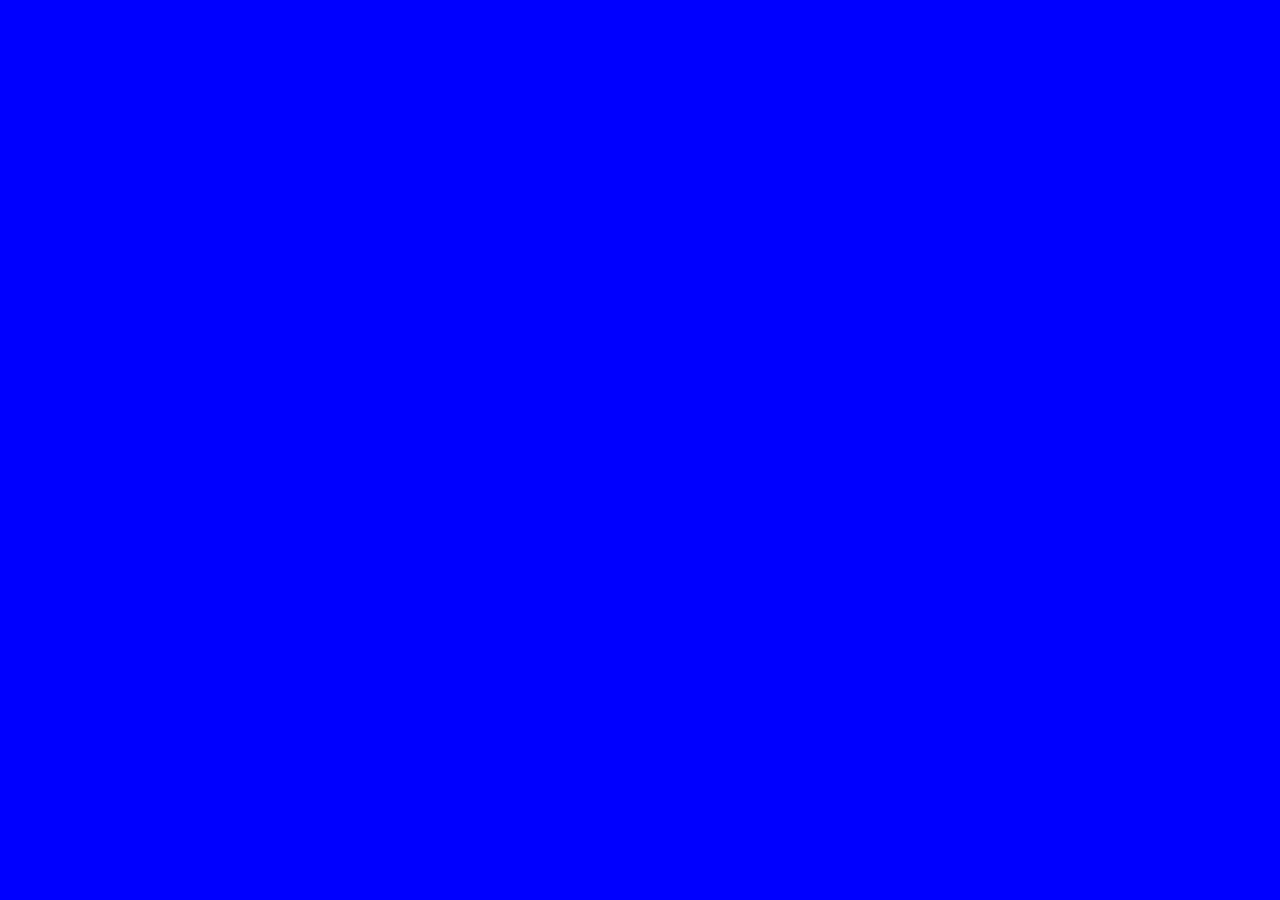
==== My Site/index.html @ 67e52053 "mysite" ====
<!DOCTYPE html>
<html lang="en">
<head>
    <meta charset="UTF-8">
    <meta name="viewport" content="width=device-width, initial-scale=1.0">
    <title>Oke Habeeb Adedayo</title>
    <link rel="stylesheet" href="./mysite_css/mysite_styles.css">
</head>
<body>
    
</body>
</html>
---- My Site/mysite_css/mysite_styles.css ----
body{ background-color: blue;}
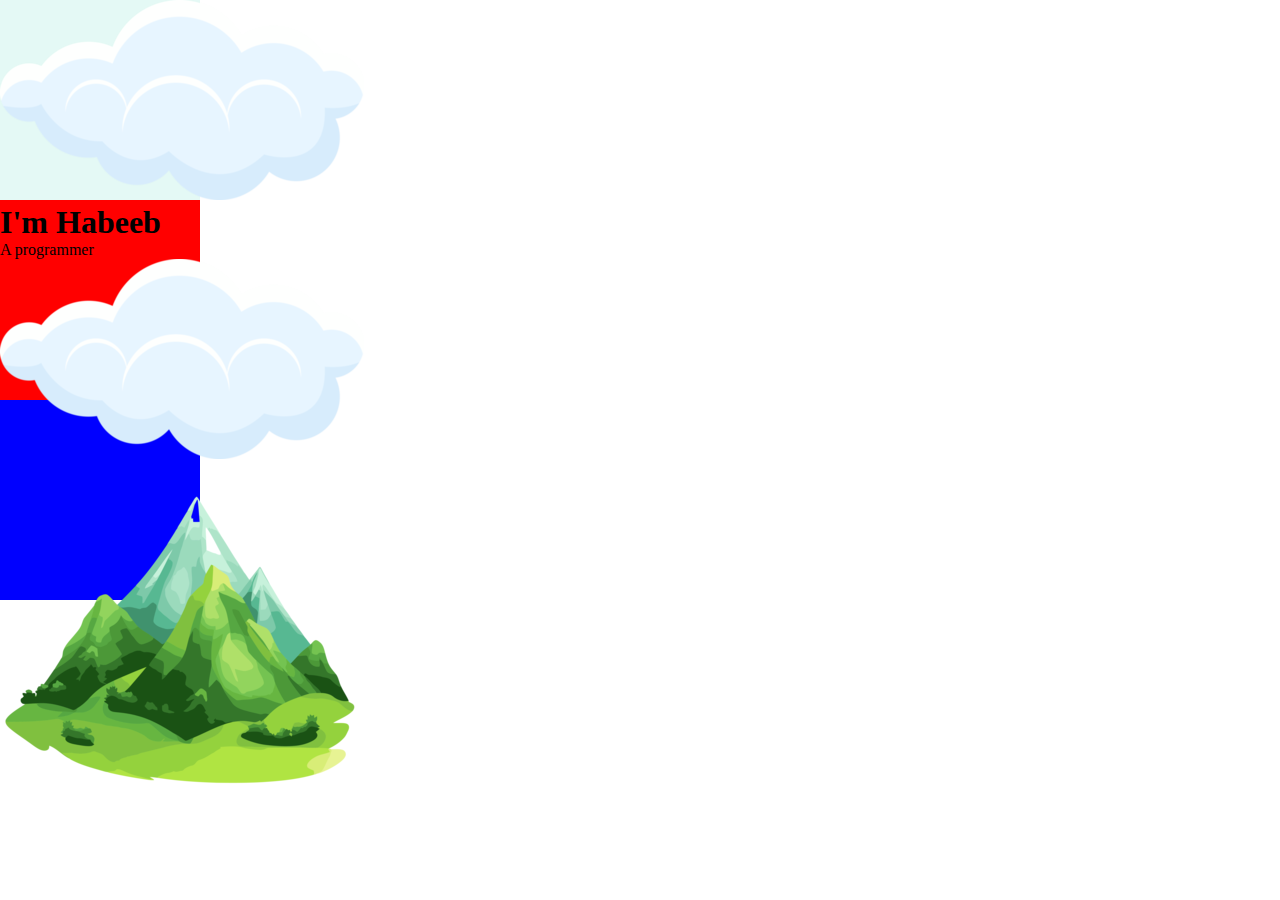
==== commit b58dd02d: "display" ====
--- a/My Site/index.html
+++ b/My Site/index.html
@@ -5,8 +5,21 @@
     <meta name="viewport" content="width=device-width, initial-scale=1.0">
     <title>Oke Habeeb Adedayo</title>
     <link rel="stylesheet" href="./mysite_css/mysite_styles.css">
+    <link rel="icon" href="./Hefavicon.ico">
 </head>
 <body>
-    
+    <div class="top-container">
+        <img src="./images/cloud.webp" alt="cloud img">
+        <h1>I'm Habeeb</h1>
+        <p>A programmer</p>
+        <img src="./images/cloud.webp" alt="cloud img">
+        <img src="./images/mountain.png" alt="">
+    </div>
+    <div class="middle-container">
+ 
+    </div>
+    <div class="bottom-container">
+
+    </div>
 </body>
 </html>--- a/My Site/mysite_css/mysite_styles.css
+++ b/My Site/mysite_css/mysite_styles.css
@@ -1 +1,24 @@
-body{ background-color: blue;}+*{
+    /* box-sizing: border-box; */
+    padding: 0;
+    margin: 0;
+}
+div{
+    background-color: #E4F9F5;
+   
+}
+.top-container{
+    height: 200px;
+    width: 200px;
+    /* padding: 20px; */
+}
+.middle-container{
+    background-color: red;
+    height: 200px;
+    width: 200px;
+}
+.bottom-container{
+    background-color: blue;
+    height: 200px;
+    width: 200px
+}
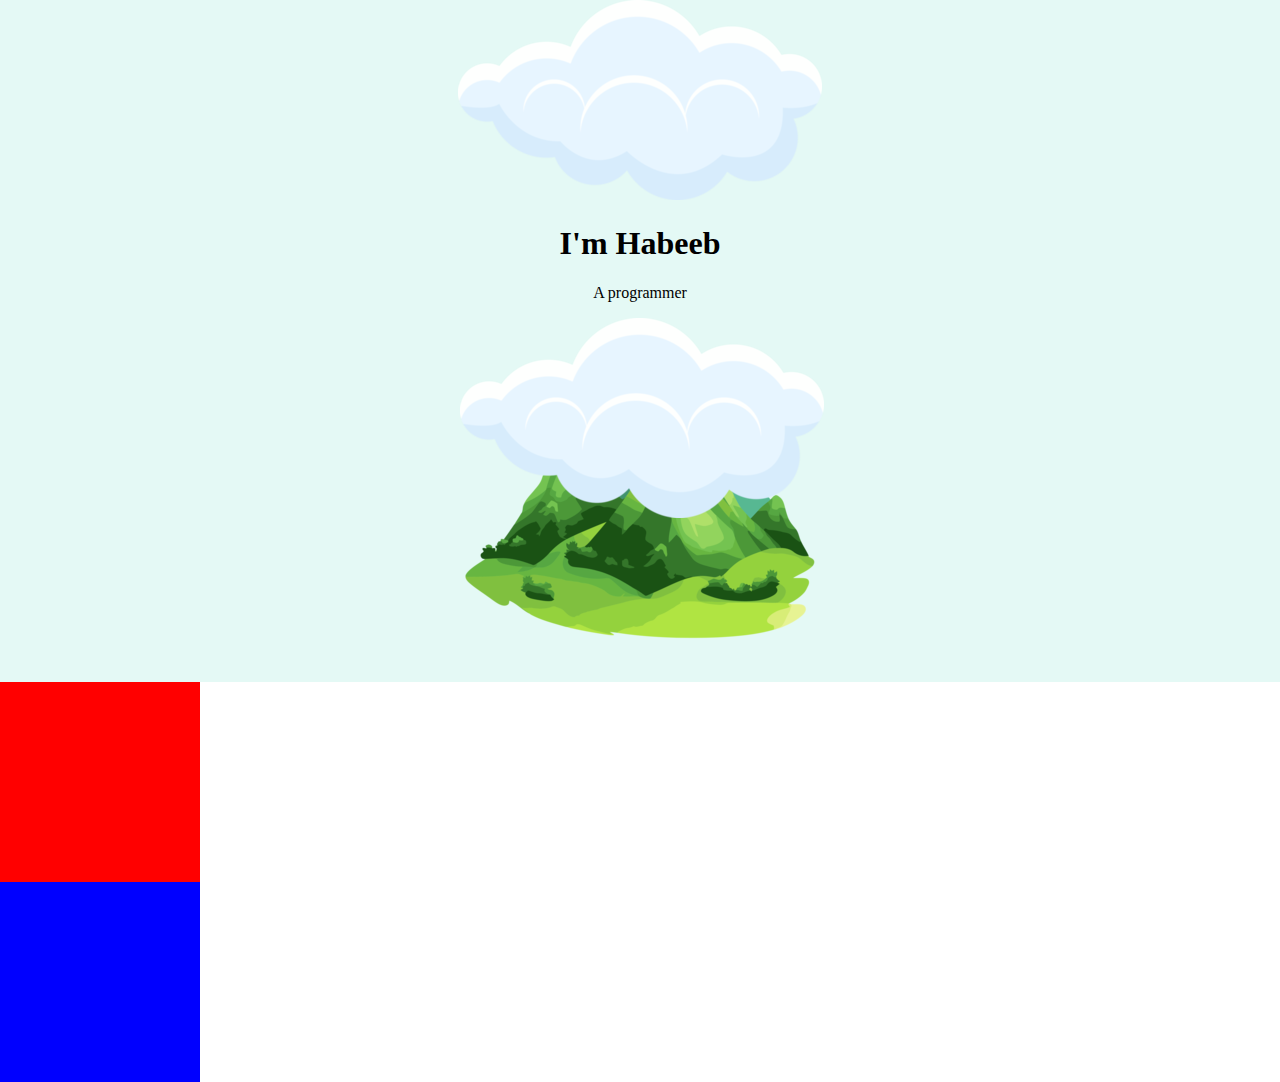
==== commit 106a938a: "intermediate css" ====
--- a/My Site/index.html
+++ b/My Site/index.html
@@ -9,10 +9,10 @@
 </head>
 <body>
     <div class="top-container">
-        <img src="./images/cloud.webp" alt="cloud img">
+        <img class="top-cloud" src="./images/cloud.webp" alt="cloud img">
         <h1>I'm Habeeb</h1>
         <p>A programmer</p>
-        <img src="./images/cloud.webp" alt="cloud img">
+        <img class="bottom-cloud" src="./images/cloud.webp" alt="cloud img">
         <img src="./images/mountain.png" alt="">
     </div>
     <div class="middle-container">
@@ -21,5 +21,5 @@
     <div class="bottom-container">
 
     </div>
-</body>
-</html>+</body> 
+</html> --- a/My Site/mysite_css/mysite_styles.css
+++ b/My Site/mysite_css/mysite_styles.css
@@ -1,16 +1,15 @@
-*{
-    /* box-sizing: border-box; */
+/* *{
+    box-sizing: border-box;
     padding: 0;
     margin: 0;
-}
-div{
-    background-color: #E4F9F5;
-   
+} */
+body{
+    text-align: center;
+    margin: 0;
 }
 .top-container{
-    height: 200px;
-    width: 200px;
-    /* padding: 20px; */
+    background-color: #E4F9F5;
+    margin: 0 auto;
 }
 .middle-container{
     background-color: red;
@@ -22,3 +21,6 @@
     height: 200px;
     width: 200px
 }
+.bottom-cloud{
+    position: absolute;
+}
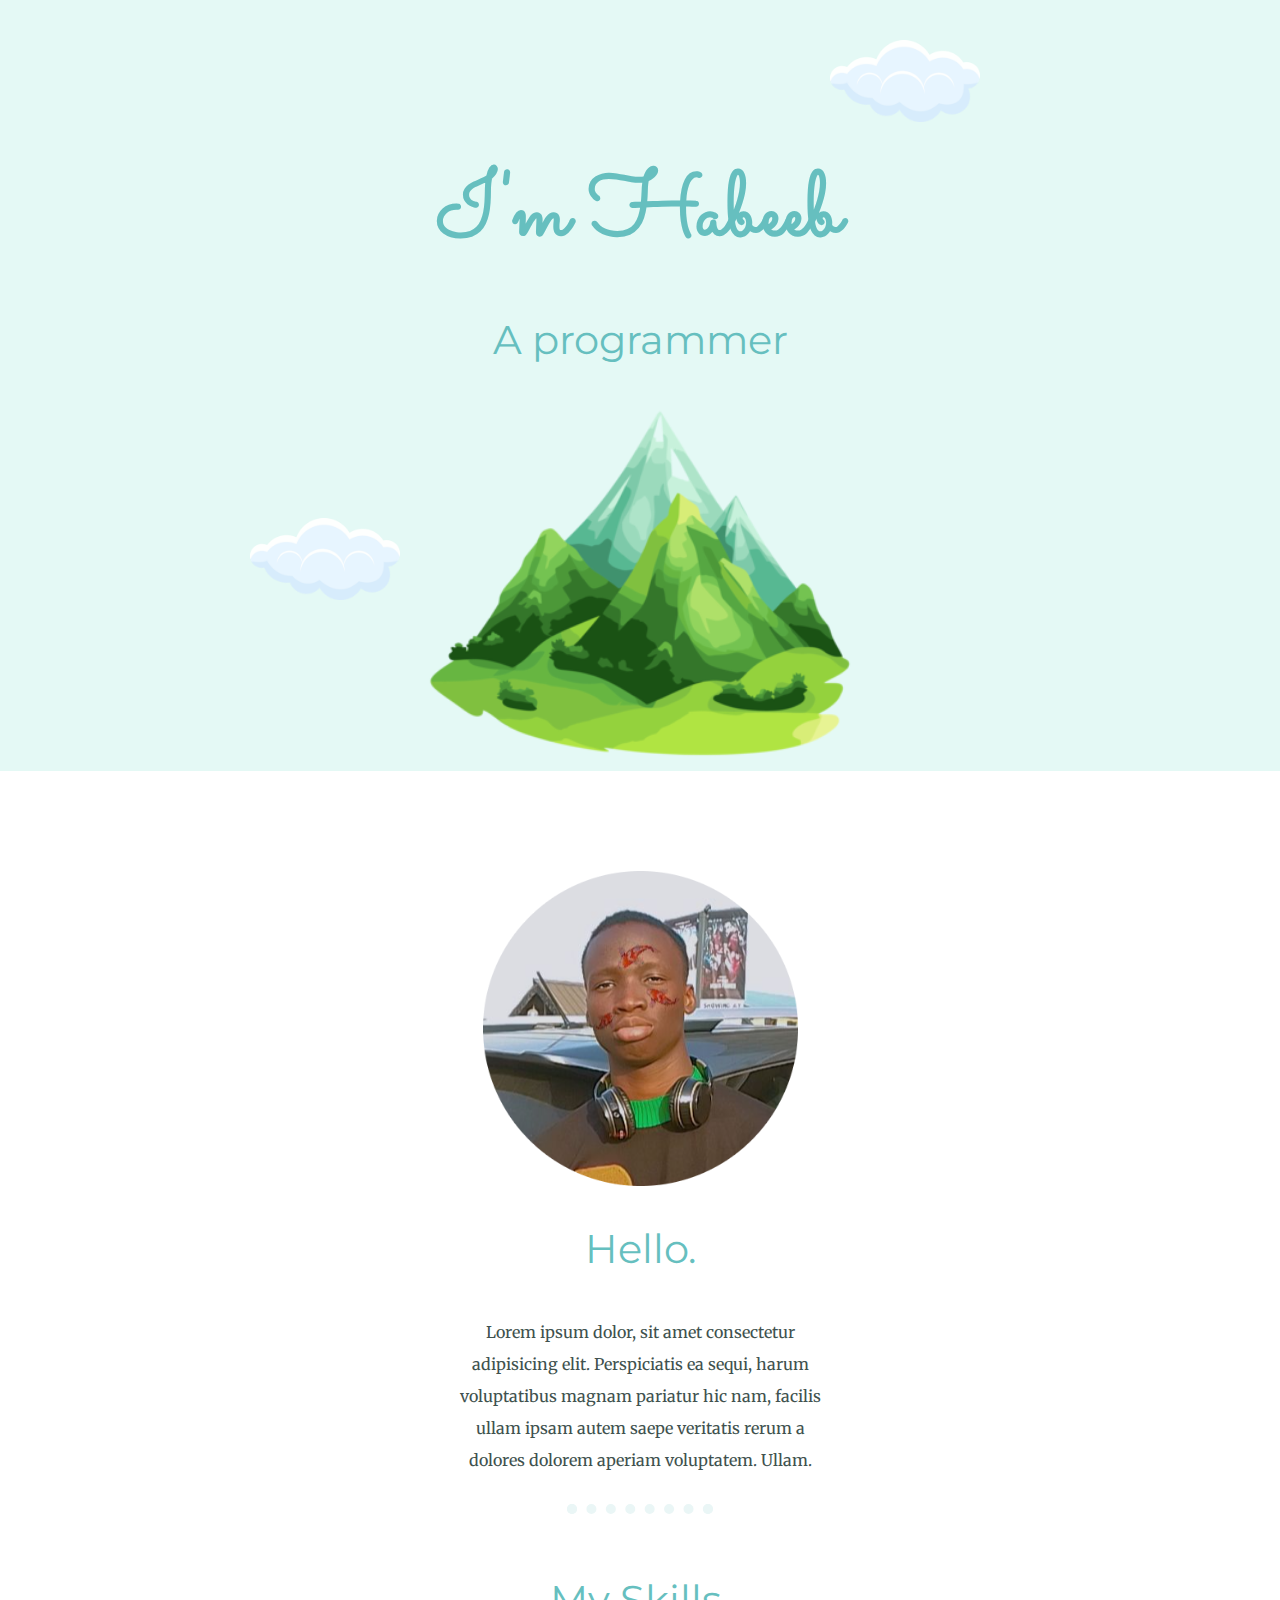
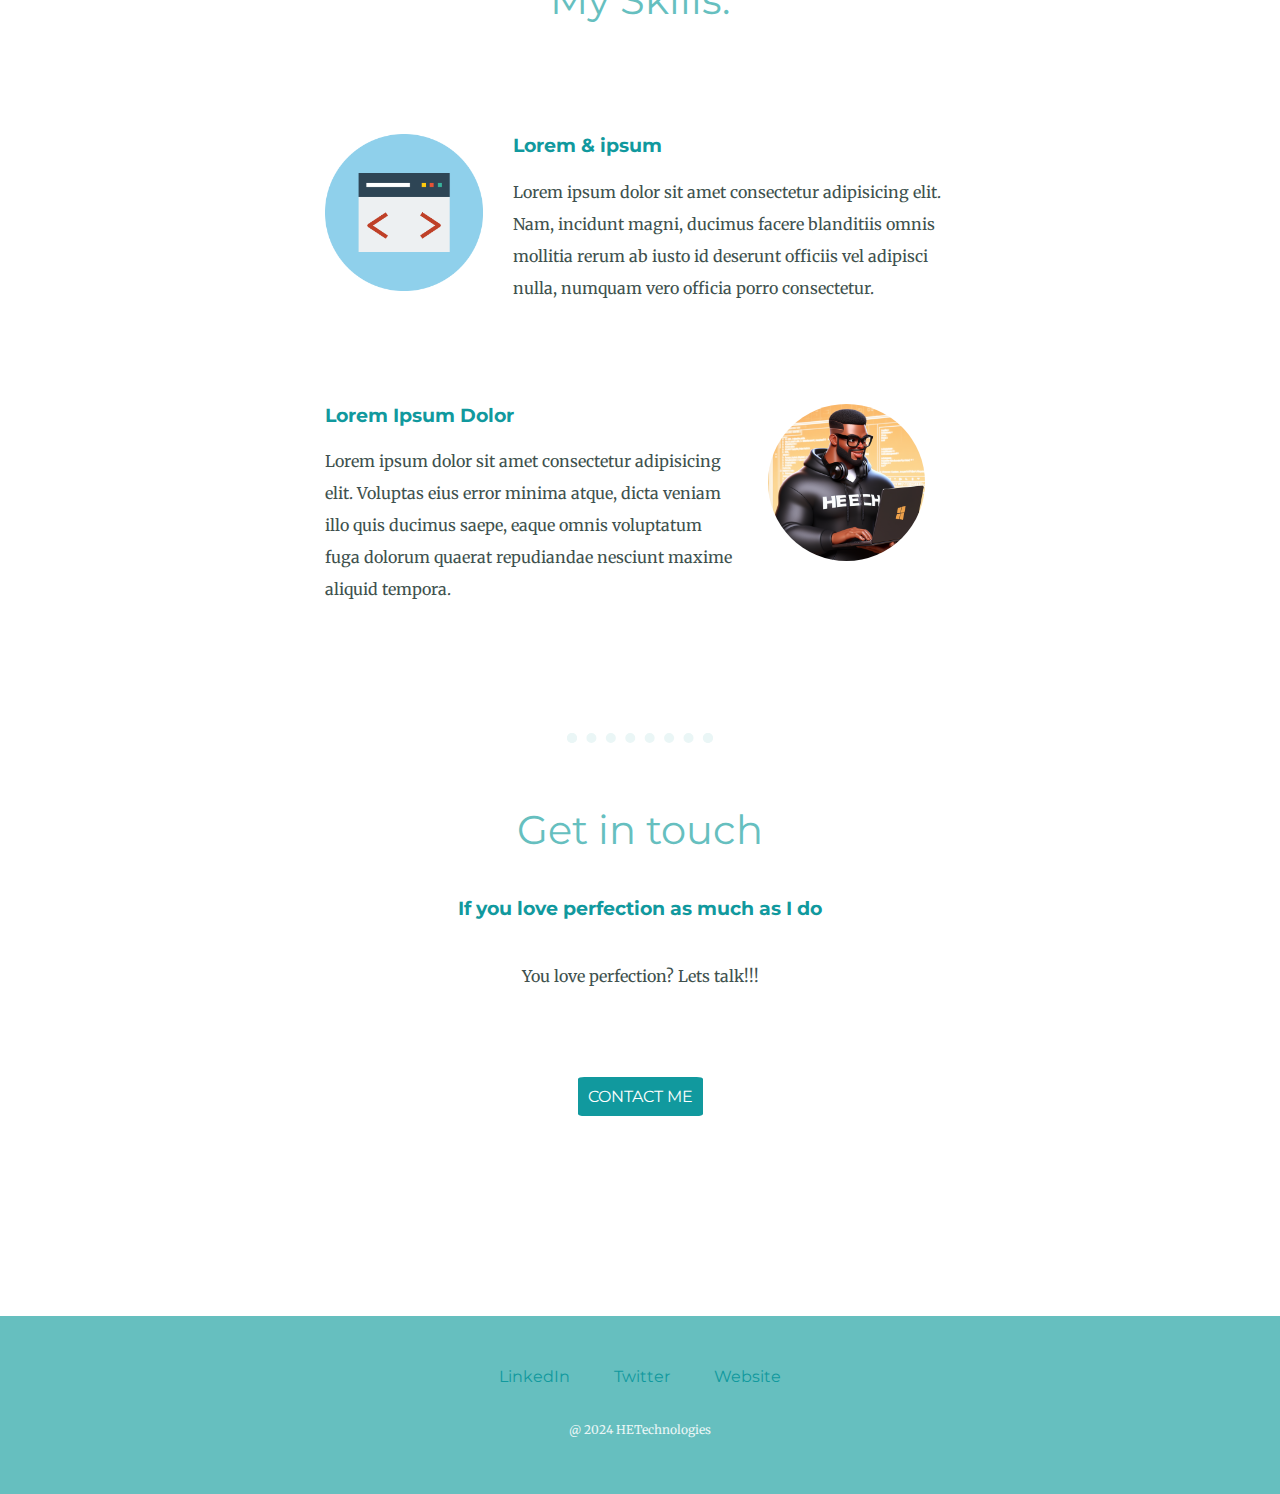
==== commit 867ba175: "Design Complete" ====
--- a/My Site/index.html
+++ b/My Site/index.html
@@ -6,20 +6,55 @@
     <title>Oke Habeeb Adedayo</title>
     <link rel="stylesheet" href="./mysite_css/mysite_styles.css">
     <link rel="icon" href="./Hefavicon.ico">
+    <link rel="preconnect" href="https://fonts.googleapis.com">
+    <link rel="preconnect" href="https://fonts.gstatic.com" crossorigin>
+    <link href="https://fonts.googleapis.com/css2?family=Merriweather:wght@300&family=Montserrat&family=Sacramento&display=swap" rel="stylesheet">
 </head>
 <body>
     <div class="top-container">
-        <img class="top-cloud" src="./images/cloud.webp" alt="cloud img">
+        <img class="top-cloud cloud" src="./images/cloud.webp" alt="cloud img">
         <h1>I'm Habeeb</h1>
-        <p>A programmer</p>
-        <img class="bottom-cloud" src="./images/cloud.webp" alt="cloud img">
-        <img src="./images/mountain.png" alt="">
+        <h2>A programmer</h2>
+        <img class="bottom-cloud cloud" src="./images/cloud.webp" alt="cloud img">
+        <img class="mountain" src="./images/mountain.png" alt="">
     </div>
     <div class="middle-container">
- 
+        <div class="profile">
+            <img class="profile-img" src="./images/oke habeeb-modified.png" alt="">
+            <h2>Hello.</h2>
+            <p class="profile-detail">Lorem ipsum dolor, sit amet consectetur adipisicing elit. Perspiciatis ea sequi, harum voluptatibus magnam pariatur hic nam, facilis ullam ipsam autem saepe veritatis rerum a dolores dolorem aperiam voluptatem. Ullam.</p>
+            <br>
+            <hr>
+            <br>
+            <div class="skills">
+                <h2>My Skills.</h2>
+                <div class="skill-row">
+                    <img class="skill skill-1" src="./images/webdev-skill.gif" alt="">
+                    <h3>Lorem & ipsum</h3>
+                    <p>Lorem ipsum dolor sit amet consectetur adipisicing elit. Nam, incidunt magni, ducimus facere blanditiis omnis mollitia rerum ab iusto id deserunt officiis vel adipisci nulla, numquam vero officia porro consectetur.</p>
+                </div>
+                <div class="skill-row">
+                    <img class="skill skill-2" src="./images/me.png" alt="">
+                    <h3>Lorem Ipsum Dolor</h3>
+                    <p>Lorem ipsum dolor sit amet consectetur adipisicing elit. Voluptas eius error minima atque, dicta veniam illo quis ducimus saepe, eaque omnis voluptatum fuga dolorum quaerat repudiandae nesciunt maxime aliquid tempora.</p>
+                </div>
+            </div>
+            <br>
+            <hr>
+            <br>
+            <div class="contact-me">
+                <h2>Get in touch</h2>
+                <h3>If you love perfection as much as I do</h3>
+                <p class="contact-message">You love perfection? Lets talk!!! </p>
+                <a href="mailto:adedayoke2006@gmail.com" class="btn">CONTACT ME</a>
+            </div>
+        </div>
     </div>
     <div class="bottom-container">
-
+        <a href="" class="footer-link">LinkedIn</a>
+        <a href="" class="footer-link">Twitter</a>
+        <a href="" class="footer-link">Website</a>
+        <p class="cpy-right">@ 2024 HETechnologies</p>
     </div>
 </body> 
 </html> --- a/My Site/mysite_css/mysite_styles.css
+++ b/My Site/mysite_css/mysite_styles.css
@@ -1,26 +1,126 @@
-/* *{
-    box-sizing: border-box;
-    padding: 0;
+
+body{
     margin: 0;
-} */
-body{
+    font-family: 'Merriweather', serif;
     text-align: center;
-    margin: 0;
+    font-size: 100%;
+    color: #40514E;
+}
+h1{
+    font-family: 'Sacramento', cursive;
+    font-size: 5.625rem;
+    color: #66BFBF;
+    margin: 50px auto 0 auto;
+}
+h2{
+    font-size: 2.5rem;
+    font-weight: normal;
+    color: #66BFBF;
+    padding-bottom: 10px;
+}
+h3{
+    color:#11999E ;
+}
+h2, h3{
+    font-family: 'Montserrat', sans-serif;
 }
 .top-container{
     background-color: #E4F9F5;
     margin: 0 auto;
+    padding-top: 100px;
 }
 .middle-container{
-    background-color: red;
-    height: 200px;
-    width: 200px;
+    padding: 0 10px;
+    margin: 100px 0;
 }
 .bottom-container{
-    background-color: blue;
-    height: 200px;
-    width: 200px
+    background-color: #66BFBF;
+    padding: 50px 0 20px;
+
 }
 .bottom-cloud{
     position: absolute;
+    left: 250px;
+    bottom: 300px;
 }
+.skill, .profile-img{
+    width: 25%;
+}
+.skill{
+    float: left;
+    margin-right: 30px;
+}
+.skill-2{
+    border-radius: 50%;
+    float: right;
+    margin-left: 30px;
+}
+.top-cloud{
+    position: absolute;
+    right: 300px;
+    top: 40px;
+}
+.mountain{
+    transform: scale(1.2);
+}
+.cloud{
+    width: 150px;
+}
+.skill-row{
+    width: 50%;
+    margin: 100px auto 100px auto;
+    text-align: left;
+} 
+.btn{
+    display: inline-block;
+    color: white;
+    background-color: #11999E;
+    padding: 10px;
+    border-radius: 5%;
+    border: none;
+    margin: 25px 0 100px;
+    text-decoration: none;
+    font-family: 'Montserrat', sans-serif;
+    transition: all .2s;
+}
+.btn:hover{
+    transform: translateY(-5px);
+}
+.btn:active{
+    transform: translateY(5px);
+}
+.cpy-right{
+    color: #EAF6F6;
+}
+hr{
+    width: 10%;
+    border-style: dotted;
+    border-bottom: none;
+    border-width: 10px;
+    border-color: #EAF6F6;
+}
+.profile-detail{
+    width: 30%;
+    margin: auto;
+}
+p{
+    line-height: 2;
+}
+.contact-message{
+    width: 40%;
+    margin: 40px auto 60px;
+}
+a{
+    color: #11999E;
+    font-family: 'Montserrat', sans-serif;
+    margin: 10px 20px;
+    text-decoration: none;
+}
+.footer-link:hover{
+    color: #EAF6F6;
+}
+.cpy-right{
+    color: #EAF6F6;
+    font-size: 0.75rem;
+    padding: 20px 0;
+}